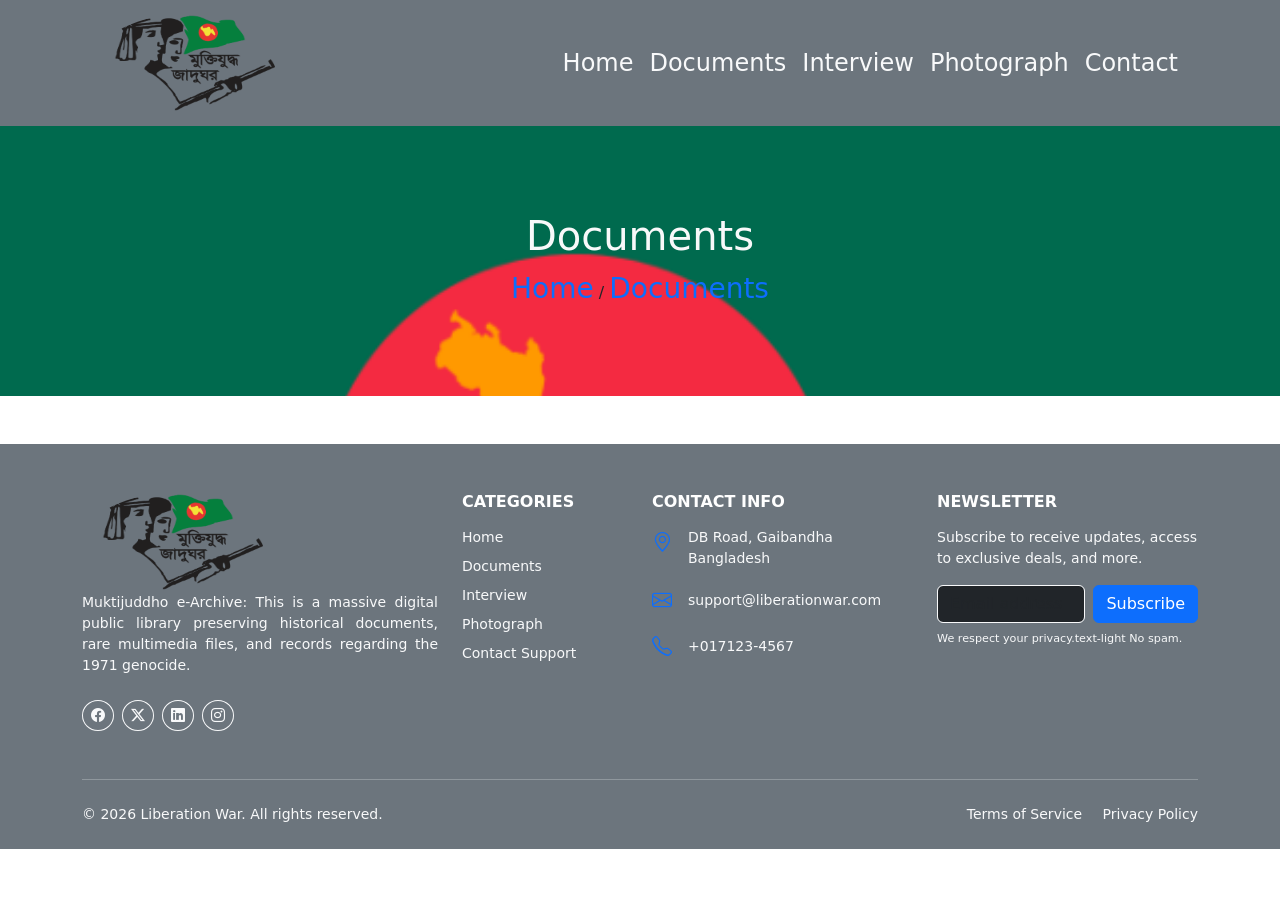
==== document.html @ 1423ce29 "first commit" ====
<!doctype html>
<html lang="en">
    <head>
        <meta charset="utf-8">
        <meta name="viewport" content="width=device-width, initial-scale=1">
        <title>Liberation War</title>
        <link
            href="https://cdn.jsdelivr.net/npm/bootstrap@5.3.8/dist/css/bootstrap.min.css"
            rel="stylesheet"
            integrity="sha384-sRIl4kxILFvY47J16cr9ZwB07vP4J8+LH7qKQnuqkuIAvNWLzeN8tE5YBujZqJLB"
            crossorigin="anonymous">

        <!-- custom css link here -->
        <link rel="stylesheet" href="assets/css/style.css">
        <!-- bs icon here -->
        <link rel="stylesheet"
            href="https://cdn.jsdelivr.net/npm/bootstrap-icons@1.13.1/font/bootstrap-icons.min.css">
    </head>
    <body>
        <header id="header-section" class="bg-secondary">
            <div class="container">
                <nav class="navbar navbar-expand-lg">
                    <div class="container">
                        <a class="navbar-brand" href="#"><img
                                src="assets/img/large-logo.png" alt></a>
                        <button class="navbar-toggler" type="button"
                            data-bs-toggle="collapse"
                            data-bs-target="#navbarNav"
                            aria-controls="navbarNav" aria-expanded="false"
                            aria-label="Toggle navigation">
                            <span class="navbar-toggler-icon"></span>
                        </button>
                        <div class="collapse navbar-collapse" id="navbarNav">
                            <ul class="navbar-nav ms-auto">
                                <li class="nav-item">
                                    <a class="nav-link active text-light fs-4"
                                        aria-current="page" href="index.html">Home</a>
                                </li>
                                <li class="nav-item">
                                    <a class="nav-link text-light fs-4"
                                        href="document.html">Documents</a>
                                </li>
                                <li class="nav-item">
                                    <a class="nav-link text-light fs-4"
                                        href="interview.html">Interview</a>
                                </li>
                                <li class="nav-item">
                                    <a class="nav-link text-light fs-4"
                                        href="photograph.html">Photograph</a>
                                </li>
                                <li class="nav-item">
                                    <a class="nav-link text-light fs-4"
                                        href="contact.html">Contact</a>
                                </li>

                            </ul>
                        </div>
                    </div>
                </nav>
            </div>
        </header>

        <main>
            <section id="breadcumb">
                <div class="text-center align-items-center">
                    <h2 class="text-light fs-1">Documents</h2>
                    <a href="active" class="text-decoration-none fs-3">Home</a> <span>/</span> <a href="" class="text-decoration-none fs-3" >Documents</a>
                </div>
            </section>



        </main>

        <!-- Big Custom Footer -->
        <footer class="bg-secondary text-light pt-5 pb-4 mt-5">
            <div class="container">
                <div class="row gy-5">

                    <!-- Column 1: Brand & About -->
                    <div class="col-lg-4 col-md-6">
                        <img src="assets/img/large-logo.png" alt="" >
                        <p class="text-light small mb-4 " style="text-align: justify;">Muktijuddho e-Archive: This is a massive digital public library preserving historical documents, rare multimedia files, and records regarding the 1971 genocide.</p>
                        <div class="d-flex gap-2">
                            <a href="#"
                                class="btn btn-sm btn-outline-light rounded-circle"><i
                                    class="bi bi-facebook"></i></a>
                            <a href="#"
                                class="btn btn-sm btn-outline-light rounded-circle"><i
                                    class="bi bi-twitter-x"></i></a>
                            <a href="#"
                                class="btn btn-sm btn-outline-light rounded-circle"><i
                                    class="bi bi-linkedin"></i></a>
                            <a href="#"
                                class="btn btn-sm btn-outline-light rounded-circle"><i
                                    class="bi bi-instagram"></i></a>
                        </div>
                    </div>

                    <!-- Column 2: Quick Links -->
                    <div class="col-lg-2 col-md-6">
                        <h6
                            class="text-white mb-3 text-uppercase fw-bold tracking-wide">Categories</h6>
                        <ul
                            class="list-unstyled small text-light d-flex flex-column gap-2">
                            <li><a href="#"
                                    class="text-light text-decoration-none hover-white transition-all">Home</a></li>
                            <li><a href="#"
                                    class="text-light text-decoration-none hover-white transition-all">Documents</a></li>
                            <li><a href="#"
                                    class="text-light text-decoration-none hover-white transition-all">Interview</a></li>
                            <li><a href="#"
                                    class="text-light text-decoration-none hover-white transition-all">Photograph</a></li>
                            <li><a href="#"
                                    class="text-light text-decoration-none hover-white transition-all">Contact
                                    Support</a></li>
                        </ul>
                    </div>

                    <!-- Column 3: Contact Info -->
                    <div class="col-lg-3 col-md-6">
                        <h6
                            class="text-white mb-3 text-uppercase fw-bold tracking-wide">Contact
                            Info</h6>
                        <ul
                            class="list-unstyled small text-light d-flex flex-column gap-3">
                            <li class="d-flex gap-3 align-items-start">
                                <i class="bi bi-geo-alt fs-5 text-primary"></i>
                                <span>DB Road, Gaibandha<br>Bangladesh
                                    </span>
                            </li>
                            <li class="d-flex gap-3 align-items-center">
                                <i class="bi bi-envelope fs-5 text-primary"></i>
                                <span>support@liberationwar.com</span>
                            </li>
                            <li class="d-flex gap-3 align-items-center">
                                <i
                                    class="bi bi-telephone fs-5 text-primary"></i>
                                <span>+017123-4567</span>
                            </li>
                        </ul>
                    </div>

                    <!-- Column 4: Newsletter -->
                    <div class="col-lg-3 col-md-6">
                        <h6
                            class="text-white mb-3 text-uppercase fw-bold tracking-wide">Newsletter</h6>
                        <p class="text-light small mb-3">Subscribe to
                            receive updates, access to exclusive deals, and
                            more.</p>
                        <form class="d-flex gap-2">
                            <input type="email"
                                class="form-control bg-dark text-light border-light"
                                placeholder="Email address" required>
                            <button class="btn btn-primary"
                                type="submit">Subscribe</button>
                        </form>
                        <div class="form-text text-light mt-2"
                            style="font-size: 0.7rem;">We respect your privacy.text-light
                            No spam.</div>
                    </div>

                </div>

                <!-- Simple Footer Copyright -->
                <hr class="border-light mt-5 mb-4">
                <div class="row align-items-center">
                    <div
                        class="col-md-6 text-center text-md-start small text-light mb-3 mb-md-0">
                        &copy; 2026 Liberation War. All rights reserved.
                    </div>
                    <div class="col-md-6 text-center text-md-end small">
                        <a href="#"
                            class="text-light text-decoration-none me-3 hover-white">Terms
                            of Service</a>
                        <a href="#"
                            class="text-light text-decoration-none hover-white">Privacy
                            Policy</a>
                    </div>
                </div>
            </div>
        </footer>

        <script
            src="https://cdn.jsdelivr.net/npm/bootstrap@5.3.8/dist/js/bootstrap.bundle.min.js"
            integrity="sha384-FKyoEForCGlyvwx9Hj09JcYn3nv7wiPVlz7YYwJrWVcXK/BmnVDxM+D2scQbITxI"
            crossorigin="anonymous"></script>
    </body>
</html>
---- assets/css/style.css ----
*{
    margin: 0;
    padding: 0;
    box-sizing: border-box;
}
#header-section img{
    width: 200px;
    height: 100px;
    border-radius: 50%;
}
footer .container .row img{
     width: 200px;
    height: 100px;
    border-radius: 50%;
}
#banner{
    background: rgba(26, 25, 25, 0.5) url("../img/Banner.jpg");
    height: 80vh;
    background-repeat: no-repeat;
    background-size: cover;
    background-blend-mode: multiply;
}
#banner{
    display: flex;
    align-items: center;
    color: white;
}
#Heighlight .card:hover{
    background-color:aquamarine;
    transition: 0.3s;
}

#photograph img{
    height: 200px;
}

#documents img{
    height: 300px;
}
#documents .card:hover{
    background-color: aquamarine;
    transition: 0.3s;
}

#breadcumb{
    background-image: url(../img/breadcumb.png);
    height: 30vh;
    background-repeat: no-repeat;
    background-size: cover;
    display: flex;
    align-items: center;
    justify-content: center;
}
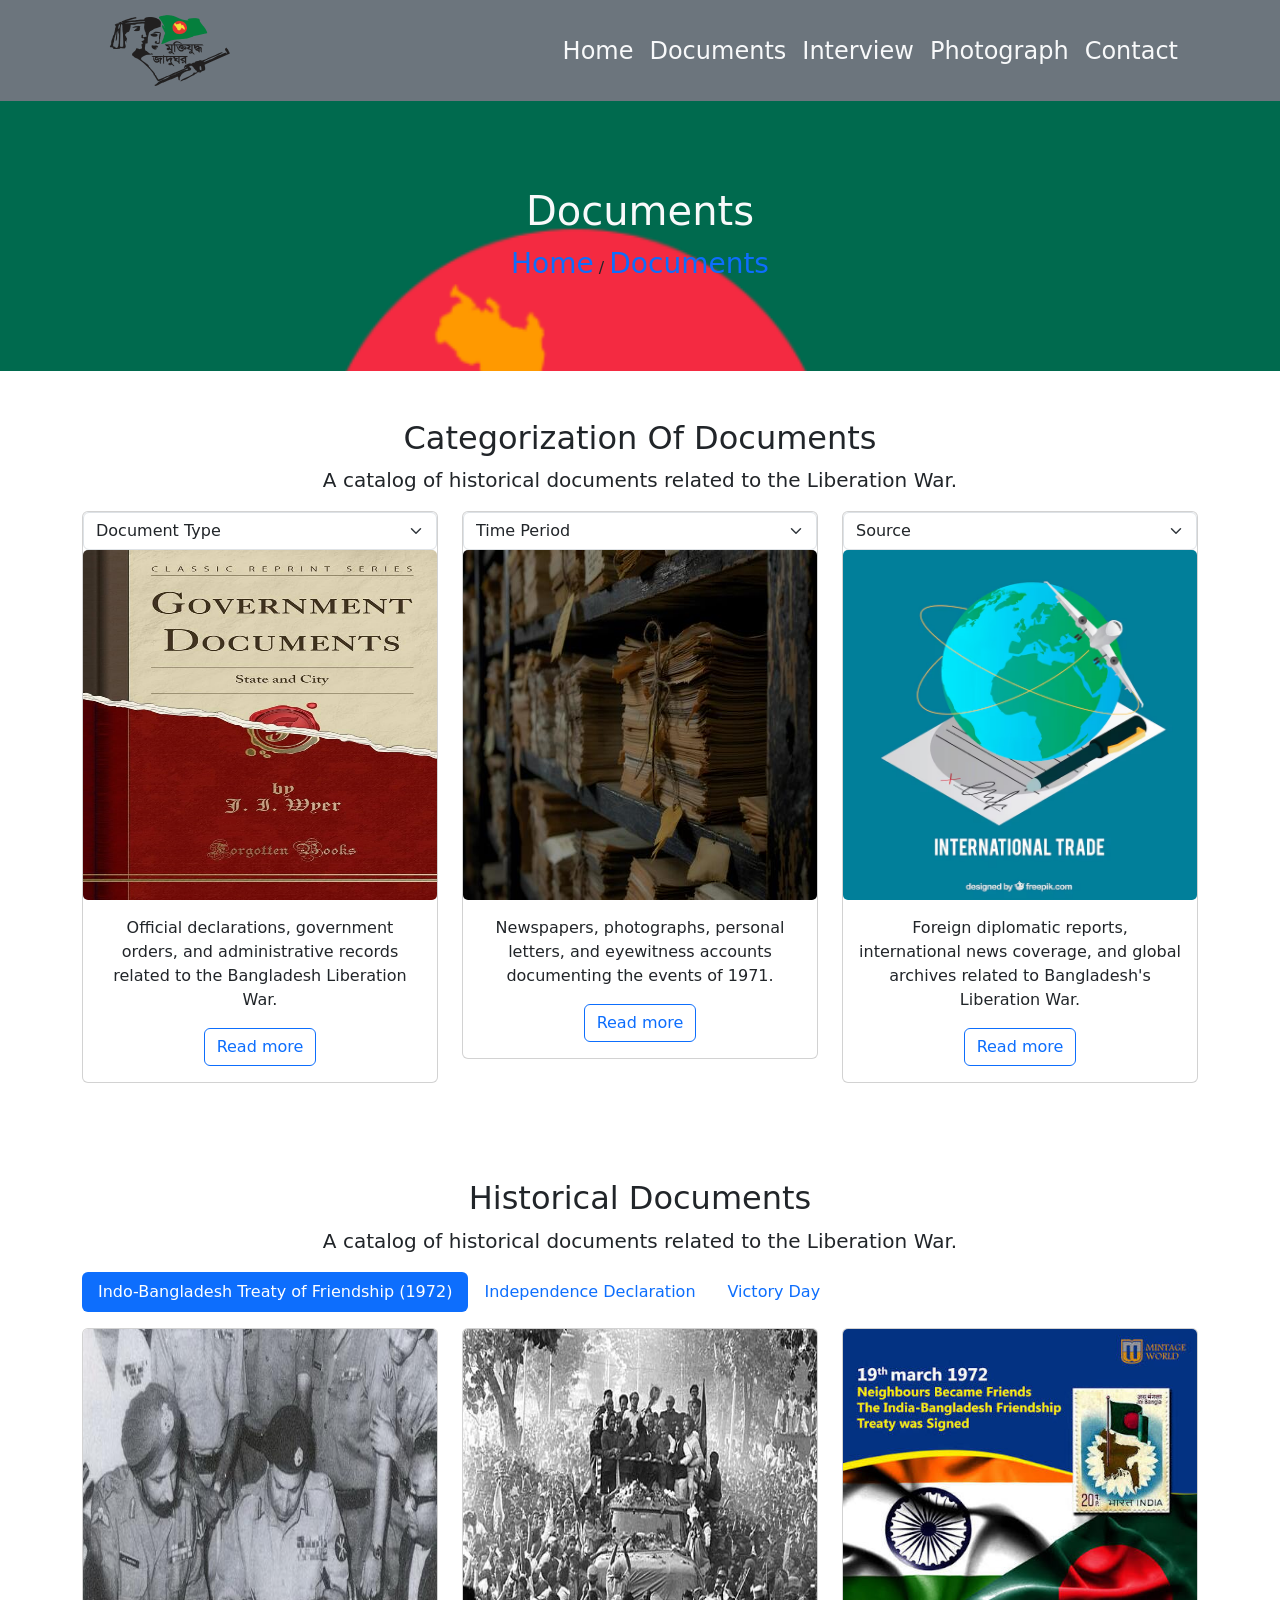
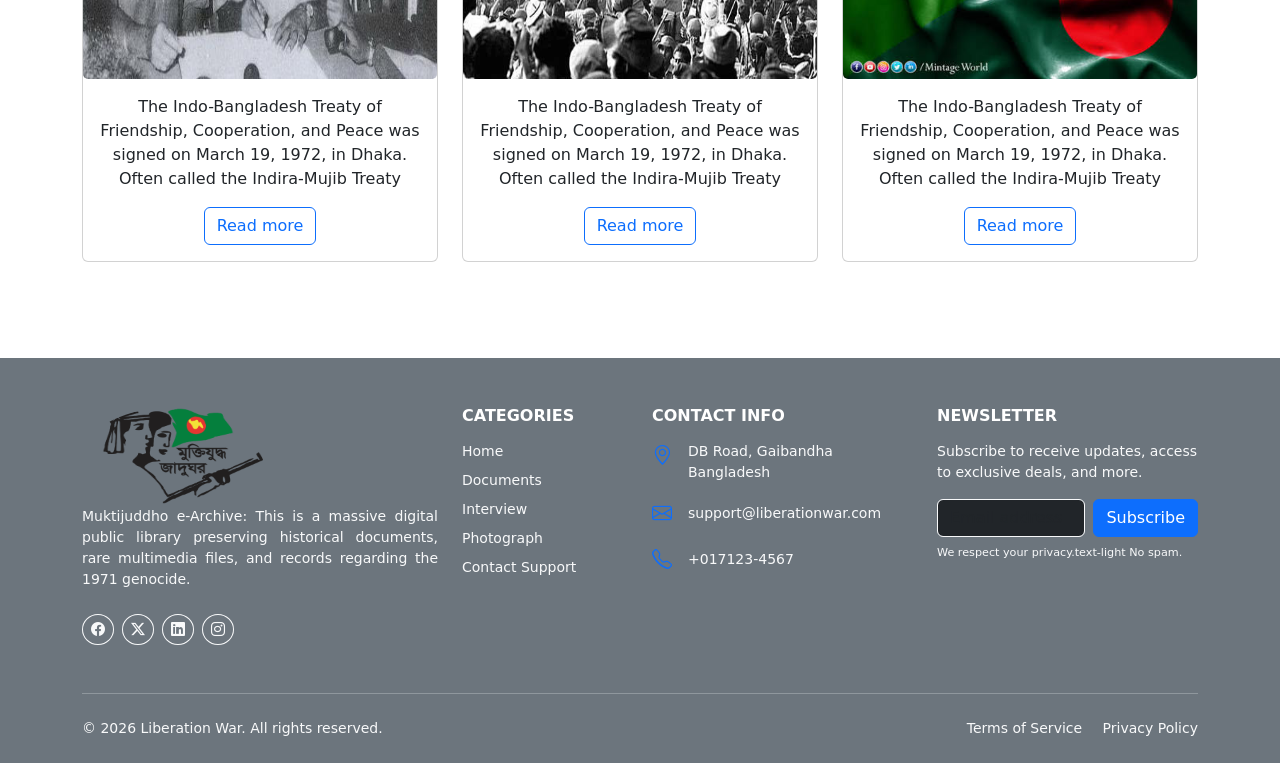
==== commit e1cba718: "update" ====
--- a/document.html
+++ b/document.html
@@ -34,7 +34,8 @@
                             <ul class="navbar-nav ms-auto">
                                 <li class="nav-item">
                                     <a class="nav-link active text-light fs-4"
-                                        aria-current="page" href="index.html">Home</a>
+                                        aria-current="page"
+                                        href="index.html">Home</a>
                                 </li>
                                 <li class="nav-item">
                                     <a class="nav-link text-light fs-4"
@@ -64,11 +65,359 @@
             <section id="breadcumb">
                 <div class="text-center align-items-center">
                     <h2 class="text-light fs-1">Documents</h2>
-                    <a href="active" class="text-decoration-none fs-3">Home</a> <span>/</span> <a href="" class="text-decoration-none fs-3" >Documents</a>
+                    <a href="index.html"
+                        class="text-decoration-none fs-3 active">Home</a>
+                    <span>/</span> <a href="document.html"
+                        class="text-decoration-none fs-3">Documents</a>
                 </div>
             </section>
 
-
+            <section id="categorigation" class="py-5">
+                <div class="container">
+                    <div class="title-text text-center">
+                        <h2>Categorization Of Documents</h2>
+                        <p class="fs-5">A catalog of historical documents
+                            related to the Liberation War.</p>
+                    </div>
+
+                    <div class="row text-center">
+                        <div class="col-md-4 col-sm-12">
+                            <div class="card">
+                                <select class="form-select"
+                                    aria-label="Default select example">
+                                    <option selected>Document Type</option>
+                                    <option value="1">Government Documents</option>
+                                    <option value="2">Historical Records</option>
+                                    <option value="3">International Documents</option>
+                                </select>
+                                <div class="card-img">
+                                    <img
+                                        src="assets/img/Government Documents.jpg"
+                                        alt class="w-100">
+                                </div>
+                                <div class="card-body">
+                                    <p>Official declarations, government orders, and administrative records related to the Bangladesh Liberation War.</p>
+
+                                    <a href
+                                        class="btn btn-outline-primary">Read
+                                        more</a>
+                                </div>
+                            </div>
+                        </div>
+
+                         <div class="col-md-4 col-sm-12">
+                            <div class="card">
+                                <select class="form-select"
+                                    aria-label="Default select example">
+                                    <option selected>Time Period</option>
+                                    <option value="1">Before 1971</option>
+                                    <option value="2">During 1971</option>
+                                    <option value="3">After 1971</option>
+                                </select>
+                                <div class="card-img">
+                                    <img
+                                        src="assets/img/Historical Records.jpg"
+                                        alt class="w-100">
+                                </div>
+                                <div class="card-body">
+                                    <p>Newspapers, photographs, personal letters, and eyewitness accounts documenting the events of 1971.</p>
+
+                                    <a href
+                                        class="btn btn-outline-primary">Read
+                                        more</a>
+                                </div>
+                            </div>
+                        </div>
+
+
+
+
+                         <div class="col-md-4 col-sm-12">
+                            <div class="card">
+                                <select class="form-select"
+                                    aria-label="Default select example">
+                                    <option selected>Source</option>
+                                    <option value="1">National Archives</option>
+                                    <option value="2">Liberation War Museum</option>
+                                    <option value="3">International Archives</option>
+                                </select>
+                                <div class="card-img">
+                                    <img
+                                        src="assets/img/International Documents.avif"
+                                        alt class="w-100">
+                                </div>
+                                <div class="card-body">
+                                    <p>Foreign diplomatic reports, international news coverage, and global archives related to Bangladesh's Liberation War.</p>
+
+                                    <a href
+                                        class="btn btn-outline-primary">Read
+                                        more</a>
+                                </div>
+                            </div>
+                        </div>
+
+                    </div>
+                </div>
+            </section>
+
+            <section id="historical" class="py-5">
+                <div class="container">
+                    <div class="title-text text-center">
+                        <h2>Historical Documents</h2>
+                        <p class="fs-5">A catalog of historical documents
+                            related to the Liberation War.</p>
+                    </div>
+
+                    <div>
+                        <ul class="nav nav-pills mb-3" id="pills-tab"
+                            role="tablist">
+                            <li class="nav-item" role="presentation">
+                                <button class="nav-link active"
+                                    id="pills-home-tab" data-bs-toggle="pill"
+                                    data-bs-target="#pills-home" type="button"
+                                    role="tab" aria-controls="pills-home"
+                                    aria-selected="true">Indo-Bangladesh Treaty
+                                    of Friendship (1972)</button>
+                            </li>
+                            <li class="nav-item" role="presentation">
+                                <button class="nav-link" id="pills-profile-tab"
+                                    data-bs-toggle="pill"
+                                    data-bs-target="#pills-profile"
+                                    type="button" role="tab"
+                                    aria-controls="pills-profile"
+                                    aria-selected="false">Independence
+                                    Declaration</button>
+                            </li>
+                            <li class="nav-item" role="presentation">
+                                <button class="nav-link" id="pills-contact-tab"
+                                    data-bs-toggle="pill"
+                                    data-bs-target="#pills-contact"
+                                    type="button" role="tab"
+                                    aria-controls="pills-contact"
+                                    aria-selected="false">Victory Day</button>
+                            </li>
+
+                        </ul>
+                        <div class="tab-content" id="pills-tabContent">
+                            <div class="tab-pane fade show active"
+                                id="pills-home" role="tabpanel"
+                                aria-labelledby="pills-home-tab"
+                                tabindex="0">
+
+                                <div class="row text-center">
+                                    <div class="col-md-4 col-sm-12">
+                                        <div class="card">
+                                            <div class="card-img">
+                                                <img
+                                                    src="assets/img/indo bangla-1.jpg"
+                                                    alt class="w-100">
+                                            </div>
+                                            <div class="card-body">
+                                                <p>The Indo-Bangladesh Treaty of
+                                                    Friendship, Cooperation, and
+                                                    Peace was signed on March
+                                                    19, 1972, in Dhaka. Often
+                                                    called the Indira-Mujib
+                                                    Treaty</p>
+
+                                                <a href
+                                                    class="btn btn-outline-primary">Read
+                                                    more</a>
+                                            </div>
+                                        </div>
+                                    </div>
+
+                                    <div class="col-md-4 col-sm-12">
+                                        <div class="card">
+                                            <div class="card-img">
+                                                <img
+                                                    src="assets/img/indo bangla-2.webp"
+                                                    alt class="w-100">
+                                            </div>
+                                            <div class="card-body">
+                                                <p>The Indo-Bangladesh Treaty of
+                                                    Friendship, Cooperation, and
+                                                    Peace was signed on March
+                                                    19, 1972, in Dhaka. Often
+                                                    called the Indira-Mujib
+                                                    Treaty</p>
+
+                                                <a href
+                                                    class="btn btn-outline-primary">Read
+                                                    more</a>
+                                            </div>
+                                        </div>
+                                    </div>
+
+                                    <div class="col-md-4 col-sm-12">
+                                        <div class="card">
+                                            <div class="card-img">
+                                                <img
+                                                    src="assets/img/indo bangla-3.jpg"
+                                                    alt class="w-100">
+                                            </div>
+                                            <div class="card-body">
+                                                <p>The Indo-Bangladesh Treaty of
+                                                    Friendship, Cooperation, and
+                                                    Peace was signed on March
+                                                    19, 1972, in Dhaka. Often
+                                                    called the Indira-Mujib
+                                                    Treaty</p>
+
+                                                <a href
+                                                    class="btn btn-outline-primary">Read
+                                                    more</a>
+                                            </div>
+                                        </div>
+                                    </div>
+
+                                </div>
+
+                            </div>
+                            <div class="tab-pane fade" id="pills-profile"
+                                role="tabpanel"
+                                aria-labelledby="pills-profile-tab"
+                                tabindex="0">
+
+                                <div class="row text-center">
+                                    <div class="col-md-4 col-sm-12">
+                                        <div class="card">
+                                            <div class="card-img">
+                                                <img
+                                                    src="assets/img/Independence Declaration 1.jpg"
+                                                    alt class="w-100">
+                                            </div>
+                                            <div class="card-body">
+                                                <p>On 26 March 1971, Bangladesh
+                                                    declared its independence,
+                                                    marking the beginning of the
+                                                    Liberation War.</p>
+
+                                                <a href
+                                                    class="btn btn-outline-primary">Read
+                                                    more</a>
+                                            </div>
+                                        </div>
+                                    </div>
+
+                                    <div class="col-md-4 col-sm-12">
+                                        <div class="card">
+                                            <div class="card-img">
+                                                <img
+                                                    src="assets/img/Independence Declaration 2.jpg"
+                                                    alt class="w-100">
+                                            </div>
+                                            <div class="card-body">
+                                                <p>On 26 March 1971, Bangladesh
+                                                    declared its independence,
+                                                    marking the beginning of the
+                                                    Liberation War.</p>
+
+                                                <a href
+                                                    class="btn btn-outline-primary">Read
+                                                    more</a>
+                                            </div>
+                                        </div>
+                                    </div>
+
+                                    <div class="col-md-4 col-sm-12">
+                                        <div class="card">
+                                            <div class="card-img">
+                                                <img
+                                                    src="assets/img/Independence Declaration 3.jpg"
+                                                    alt class="w-100">
+                                            </div>
+                                            <div class="card-body">
+                                                <p>On 26 March 1971, Bangladesh
+                                                    declared its independence,
+                                                    marking the beginning of the
+                                                    Liberation War.</p>
+
+                                                <a href
+                                                    class="btn btn-outline-primary">Read
+                                                    more</a>
+                                            </div>
+                                        </div>
+                                    </div>
+
+                                </div>
+
+                            </div>
+                            <div class="tab-pane fade" id="pills-contact"
+                                role="tabpanel"
+                                aria-labelledby="pills-contact-tab"
+                                tabindex="0">
+
+                                <div class="row text-center">
+                                    <div class="col-md-4 col-sm-12">
+                                        <div class="card">
+                                            <div class="card-img">
+                                                <img
+                                                    src="assets/img/Victory Day 1.jpg"
+                                                    alt class="w-100">
+                                            </div>
+                                            <div class="card-body">
+                                                <p>On 16 December 1971,
+                                                    Bangladesh achieved victory,
+                                                    and Pakistan surrendered,
+                                                    ending the war.</p>
+
+                                                <a href
+                                                    class="btn btn-outline-primary">Read
+                                                    more</a>
+                                            </div>
+                                        </div>
+                                    </div>
+
+                                    <div class="col-md-4 col-sm-12">
+                                        <div class="card">
+                                            <div class="card-img">
+                                                <img
+                                                    src="assets/img/Victory Day 2.jpg"
+                                                    alt class="w-100">
+                                            </div>
+                                            <div class="card-body">
+                                                <p>On 16 December 1971,
+                                                    Bangladesh achieved victory,
+                                                    and Pakistan surrendered,
+                                                    ending the war.</p>
+
+                                                <a href
+                                                    class="btn btn-outline-primary">Read
+                                                    more</a>
+                                            </div>
+                                        </div>
+                                    </div>
+
+                                    <div class="col-md-4 col-sm-12">
+                                        <div class="card">
+                                            <div class="card-img">
+                                                <img
+                                                    src="assets/img/Victory Day 3.jpg"
+                                                    alt class="w-100">
+                                            </div>
+                                            <div class="card-body">
+                                                <p>On 16 December 1971,
+                                                    Bangladesh achieved victory,
+                                                    and Pakistan surrendered,
+                                                    ending the war.</p>
+
+                                                <a href
+                                                    class="btn btn-outline-primary">Read
+                                                    more</a>
+                                            </div>
+                                        </div>
+                                    </div>
+
+                                </div>
+
+                            </div>
+
+                        </div>
+
+                    </div>
+                </div>
+            </section>
 
         </main>
 
@@ -79,8 +428,12 @@
 
                     <!-- Column 1: Brand & About -->
                     <div class="col-lg-4 col-md-6">
-                        <img src="assets/img/large-logo.png" alt="" >
-                        <p class="text-light small mb-4 " style="text-align: justify;">Muktijuddho e-Archive: This is a massive digital public library preserving historical documents, rare multimedia files, and records regarding the 1971 genocide.</p>
+                        <img src="assets/img/large-logo.png" alt>
+                        <p class="text-light small mb-4 "
+                            style="text-align: justify;">Muktijuddho e-Archive:
+                            This is a massive digital public library preserving
+                            historical documents, rare multimedia files, and
+                            records regarding the 1971 genocide.</p>
                         <div class="d-flex gap-2">
                             <a href="#"
                                 class="btn btn-sm btn-outline-light rounded-circle"><i
@@ -127,7 +480,7 @@
                             <li class="d-flex gap-3 align-items-start">
                                 <i class="bi bi-geo-alt fs-5 text-primary"></i>
                                 <span>DB Road, Gaibandha<br>Bangladesh
-                                    </span>
+                                </span>
                             </li>
                             <li class="d-flex gap-3 align-items-center">
                                 <i class="bi bi-envelope fs-5 text-primary"></i>
@@ -156,7 +509,8 @@
                                 type="submit">Subscribe</button>
                         </form>
                         <div class="form-text text-light mt-2"
-                            style="font-size: 0.7rem;">We respect your privacy.text-light
+                            style="font-size: 0.7rem;">We respect your
+                            privacy.text-light
                             No spam.</div>
                     </div>
 
--- a/assets/css/style.css
+++ b/assets/css/style.css
@@ -4,8 +4,8 @@
     box-sizing: border-box;
 }
 #header-section img{
-    width: 200px;
-    height: 100px;
+    width: 150px;
+    height: 75px;
     border-radius: 50%;
 }
 footer .container .row img{
@@ -37,7 +37,7 @@
 #documents img{
     height: 300px;
 }
-#documents .card:hover{
+.card:hover{
     background-color: aquamarine;
     transition: 0.3s;
 }
@@ -50,4 +50,19 @@
     display: flex;
     align-items: center;
     justify-content: center;
+}
+#historical img{
+    height: 350px;
+    
+}
+
+ .card-img{
+    overflow: hidden;
+    transition: 0.5s;
+}
+ .card:hover .card-img img{
+    transform: scale(1.10);
+}
+.card-img img{
+    height: 350px;
 }
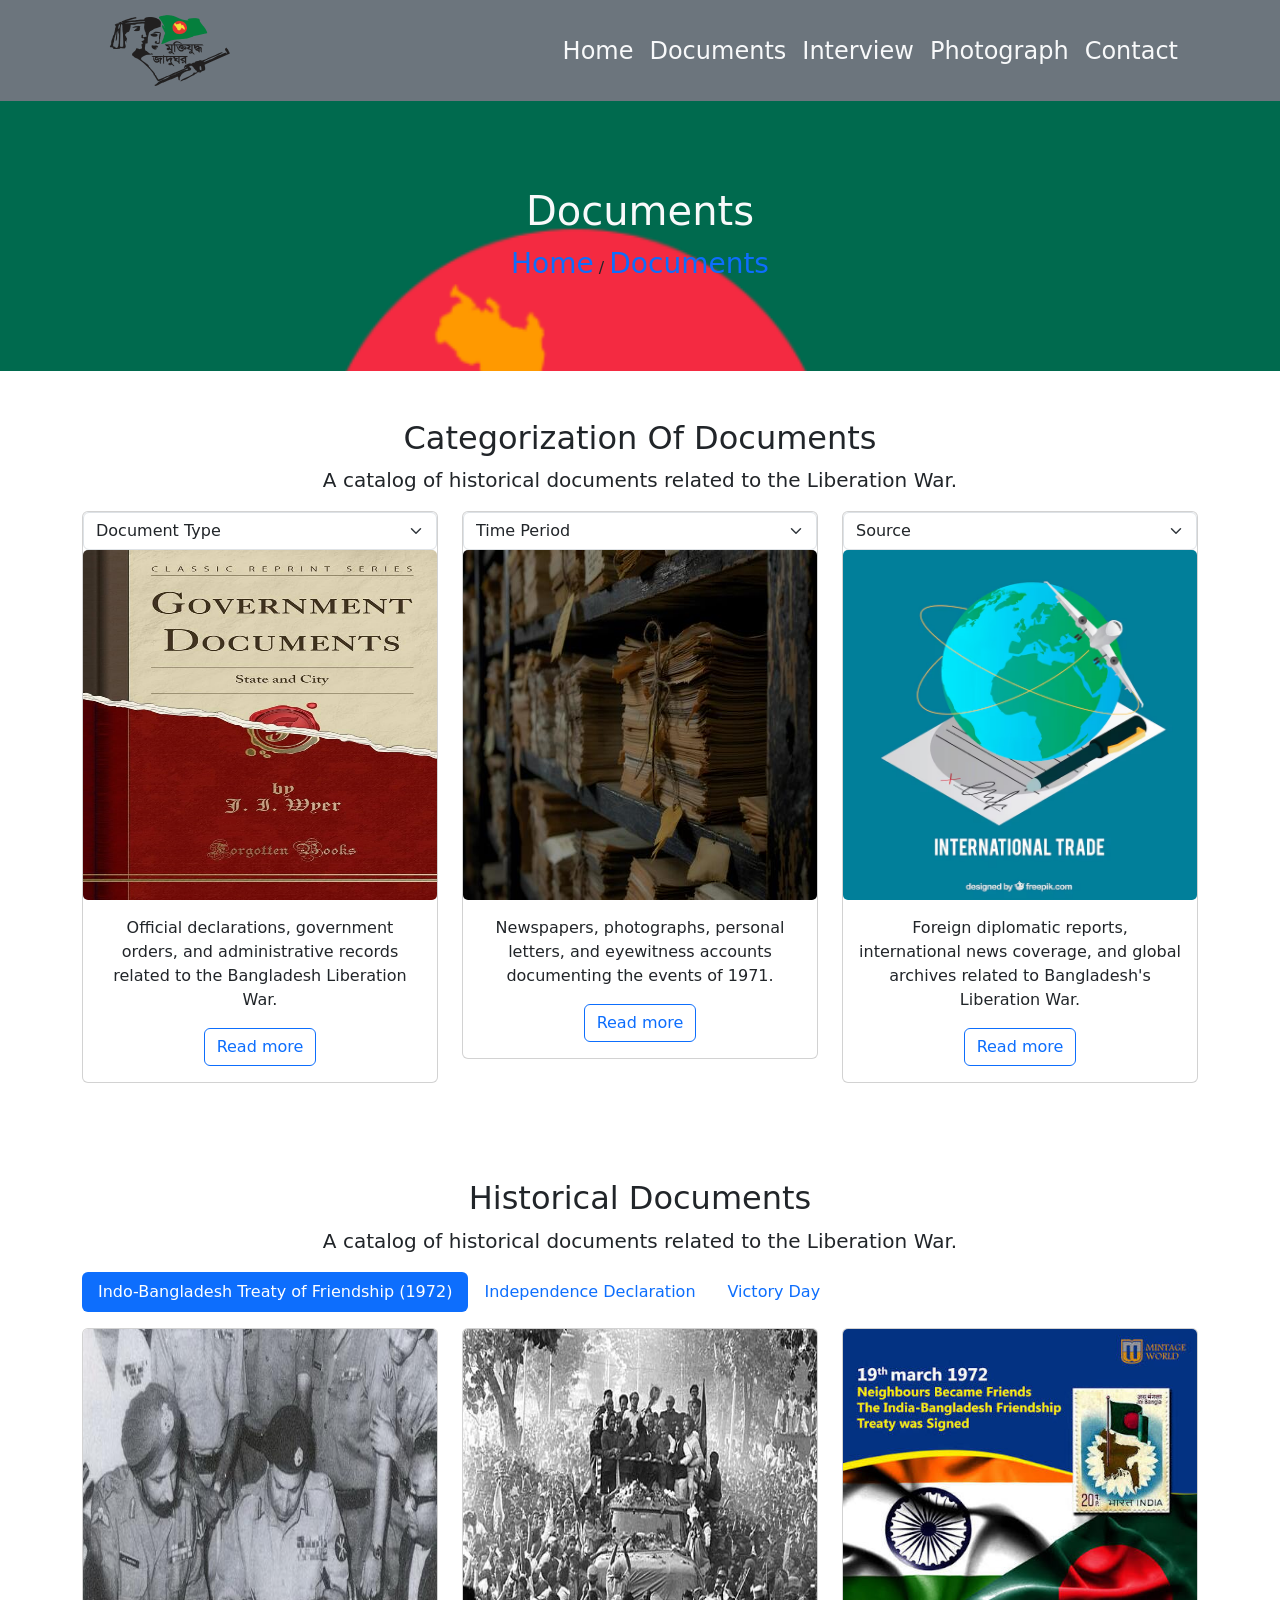
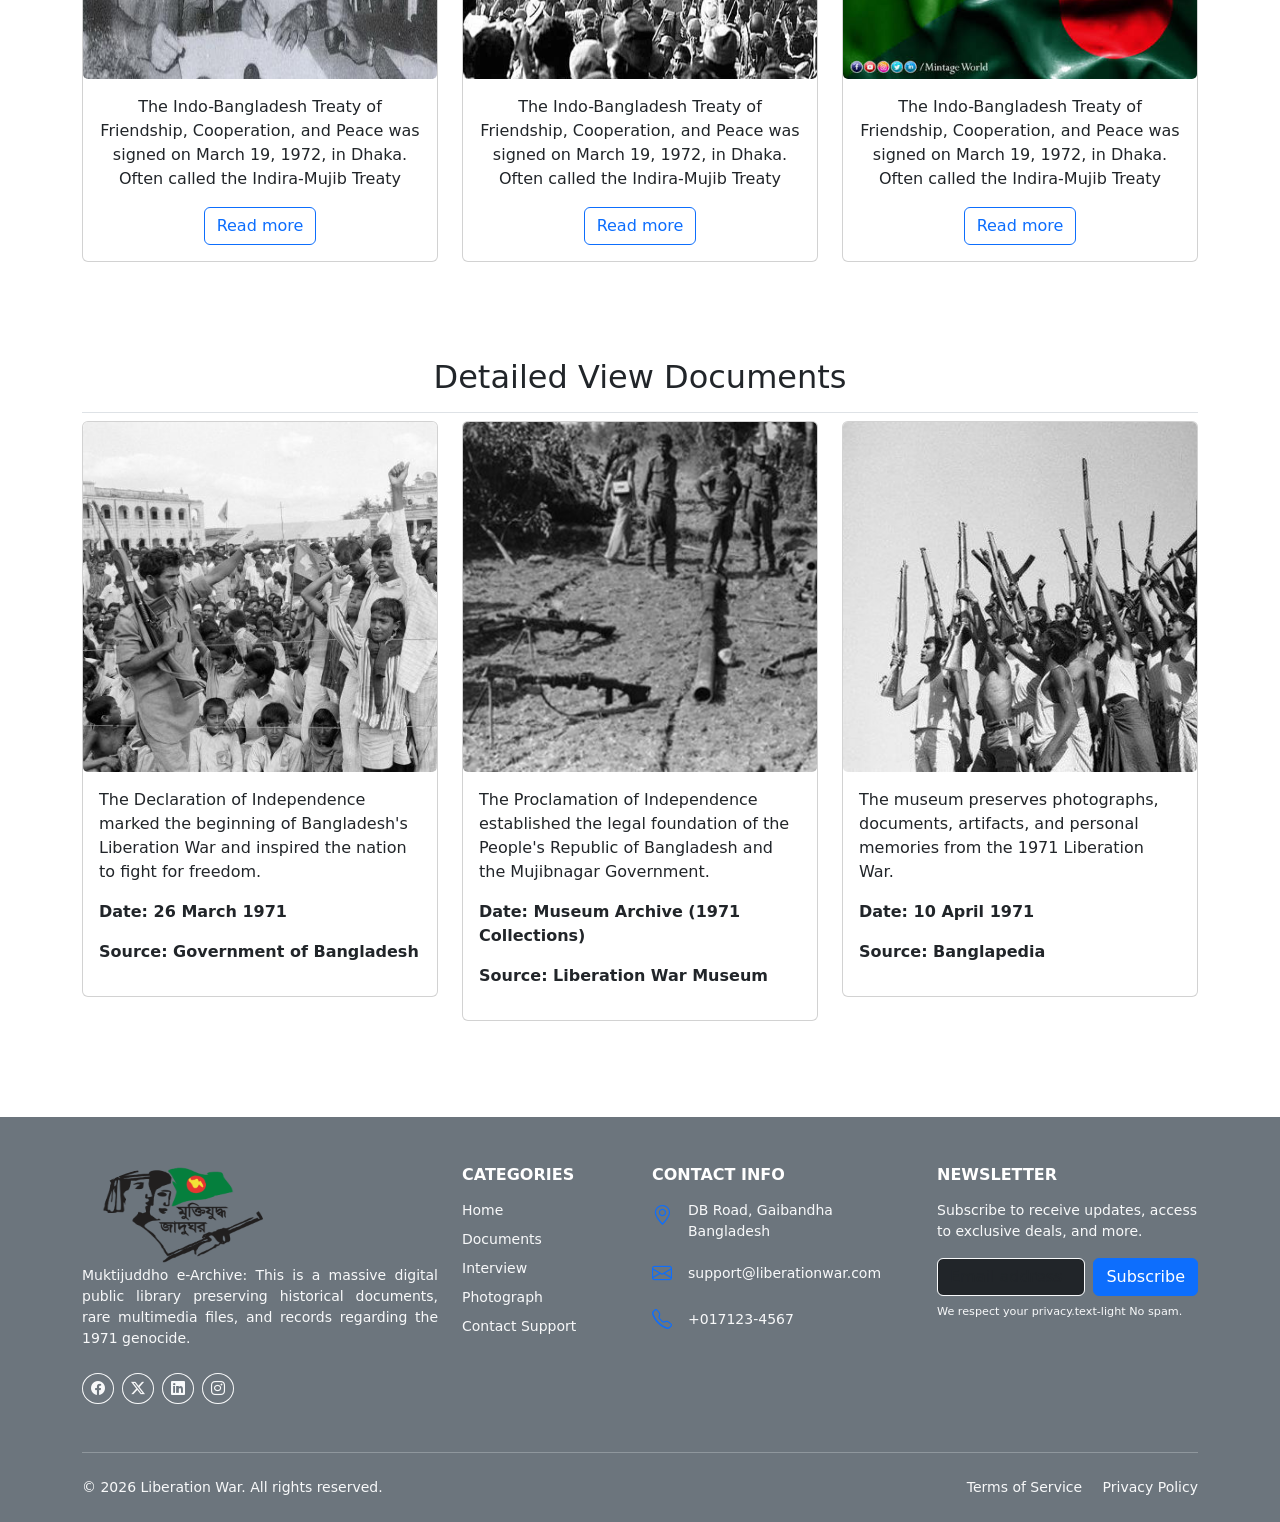
==== commit 3b2dd305: "update" ====
--- a/document.html
+++ b/document.html
@@ -86,9 +86,12 @@
                                 <select class="form-select"
                                     aria-label="Default select example">
                                     <option selected>Document Type</option>
-                                    <option value="1">Government Documents</option>
-                                    <option value="2">Historical Records</option>
-                                    <option value="3">International Documents</option>
+                                    <option value="1">Government
+                                        Documents</option>
+                                    <option value="2">Historical
+                                        Records</option>
+                                    <option value="3">International
+                                        Documents</option>
                                 </select>
                                 <div class="card-img">
                                     <img
@@ -96,7 +99,9 @@
                                         alt class="w-100">
                                 </div>
                                 <div class="card-body">
-                                    <p>Official declarations, government orders, and administrative records related to the Bangladesh Liberation War.</p>
+                                    <p>Official declarations, government orders,
+                                        and administrative records related to
+                                        the Bangladesh Liberation War.</p>
 
                                     <a href
                                         class="btn btn-outline-primary">Read
@@ -105,7 +110,7 @@
                             </div>
                         </div>
 
-                         <div class="col-md-4 col-sm-12">
+                        <div class="col-md-4 col-sm-12">
                             <div class="card">
                                 <select class="form-select"
                                     aria-label="Default select example">
@@ -120,7 +125,9 @@
                                         alt class="w-100">
                                 </div>
                                 <div class="card-body">
-                                    <p>Newspapers, photographs, personal letters, and eyewitness accounts documenting the events of 1971.</p>
+                                    <p>Newspapers, photographs, personal
+                                        letters, and eyewitness accounts
+                                        documenting the events of 1971.</p>
 
                                     <a href
                                         class="btn btn-outline-primary">Read
@@ -129,17 +136,16 @@
                             </div>
                         </div>
 
-
-
-
-                         <div class="col-md-4 col-sm-12">
+                        <div class="col-md-4 col-sm-12">
                             <div class="card">
                                 <select class="form-select"
                                     aria-label="Default select example">
                                     <option selected>Source</option>
                                     <option value="1">National Archives</option>
-                                    <option value="2">Liberation War Museum</option>
-                                    <option value="3">International Archives</option>
+                                    <option value="2">Liberation War
+                                        Museum</option>
+                                    <option value="3">International
+                                        Archives</option>
                                 </select>
                                 <div class="card-img">
                                     <img
@@ -147,7 +153,10 @@
                                         alt class="w-100">
                                 </div>
                                 <div class="card-body">
-                                    <p>Foreign diplomatic reports, international news coverage, and global archives related to Bangladesh's Liberation War.</p>
+                                    <p>Foreign diplomatic reports, international
+                                        news coverage, and global archives
+                                        related to Bangladesh's Liberation
+                                        War.</p>
 
                                     <a href
                                         class="btn btn-outline-primary">Read
@@ -419,6 +428,57 @@
                 </div>
             </section>
 
+            <section id="detaild-view" class="py-5">
+                <div class="container">
+                    <h2 class="text-center pb-3 border-bottom">Detailed View Documents</h2>
+                    <div class="row">
+                        <div class="col-md-4 col-sm-12">
+                            <div class="card">
+                                <div class="card-img">
+                                    <img src="assets/img/photo 1.jpg " alt class="zoom-icon">
+                                </div>
+                                <div class="card-body">
+                                    <p>The Declaration of Independence marked
+                                        the beginning of Bangladesh's Liberation
+                                        War and inspired the nation to fight for
+                                        freedom.</p>
+                                    <p class="fw-bold">Date: 26 March 1971</p>
+                                    <p class="fw-bold">Source: Government of Bangladesh</p>
+                                </div>
+                            </div>
+                        </div>
+
+                        <div class="col-md-4 col-sm-12">
+                            <div class="card">
+                                <div class="card-img">
+                                    <img src="assets/img/photo 6.jpg" alt>
+                                </div>
+                                <div class="card-body">
+                                    <p>The Proclamation of Independence established the legal foundation of the People's Republic of Bangladesh and the Mujibnagar Government.</p>
+                                    <p class="fw-bold">Date: Museum Archive (1971 Collections)</p>
+                                    <p class="fw-bold">Source: Liberation War Museum</p>
+                                </div>
+                            </div>
+                        </div>
+
+
+                        <div class="col-md-4 col-sm-12">
+                            <div class="card">
+                                <div class="card-img">
+                                    <img src="assets/img/photo 3.jpeg" alt>
+                                </div>
+                                <div class="card-body">
+                                    <p>The museum preserves photographs, documents, artifacts, and personal memories from the 1971 Liberation War.</p>
+                                    <p class="fw-bold">Date: 10 April 1971</p>
+                                    <p class="fw-bold">Source: Banglapedia</p>
+                                </div>
+                            </div>
+                        </div>
+                    </div>
+                </div>
+
+            </section>
+
         </main>
 
         <!-- Big Custom Footer -->
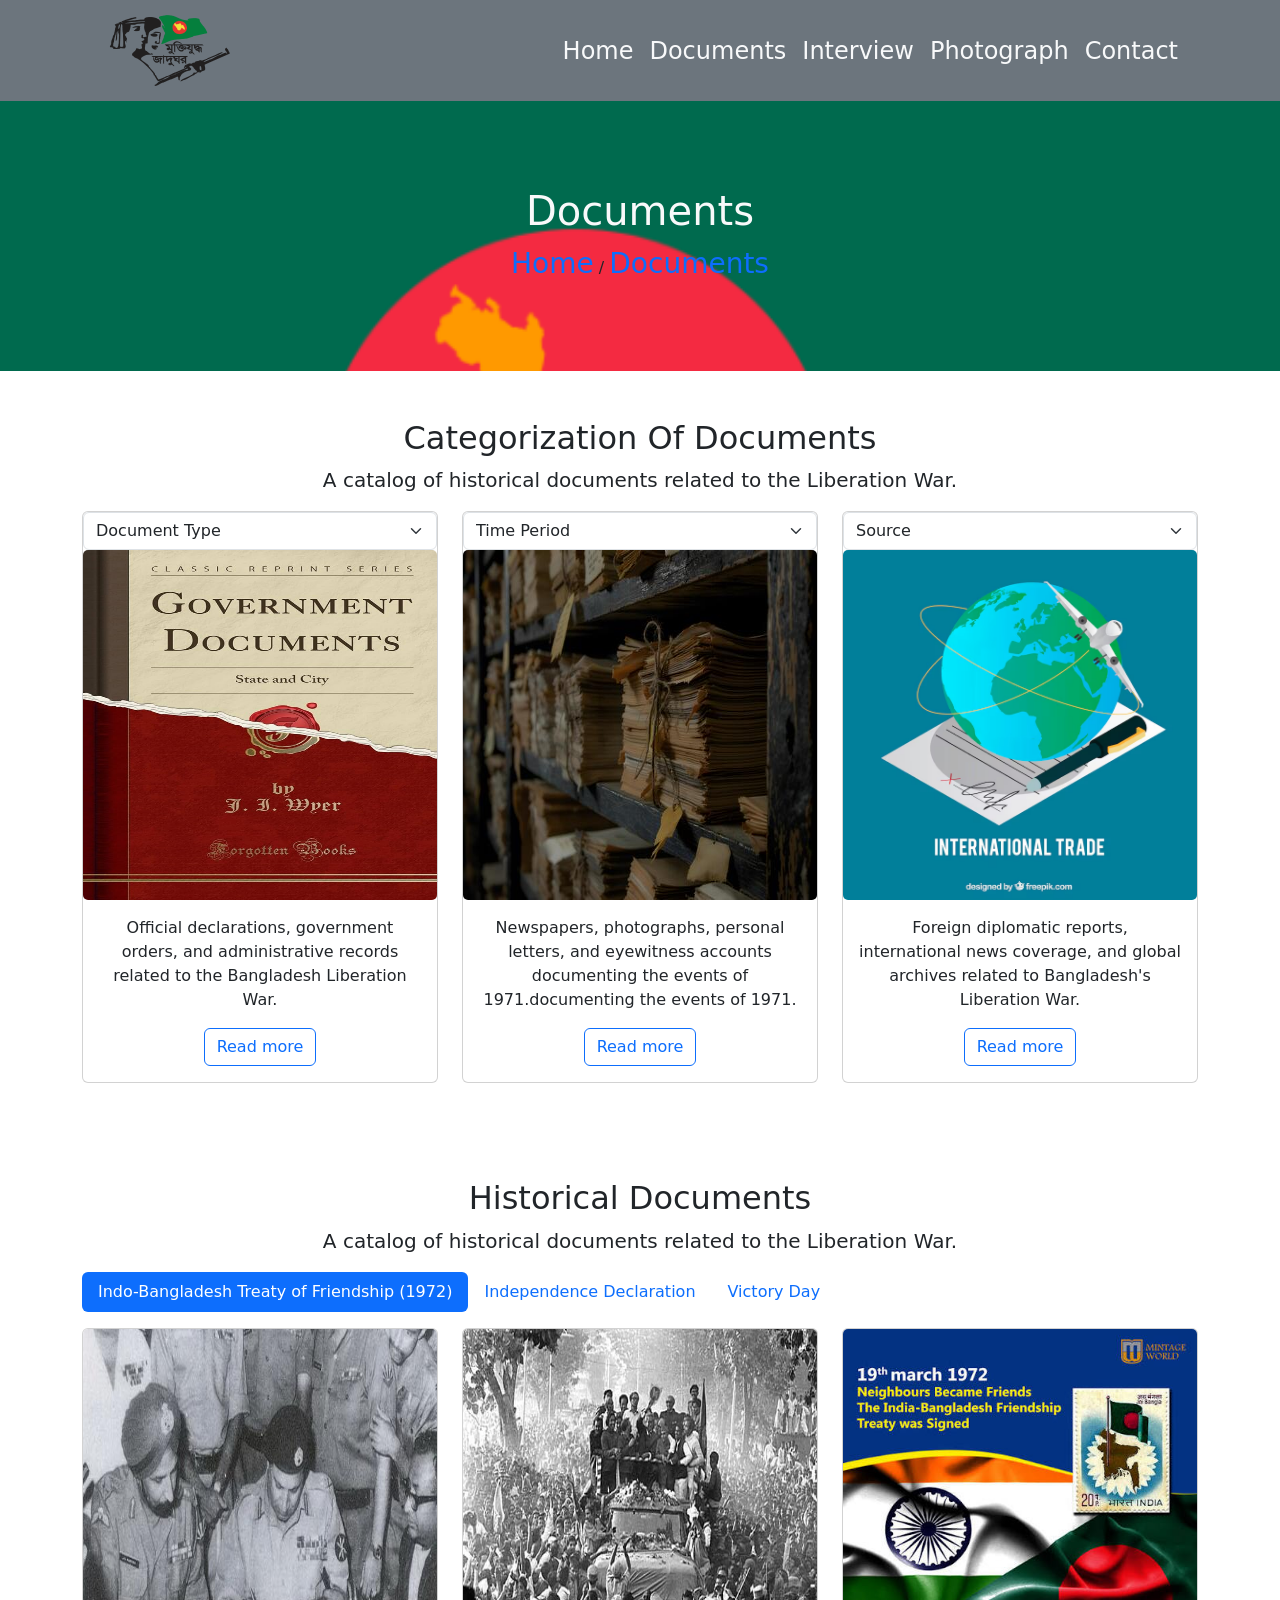
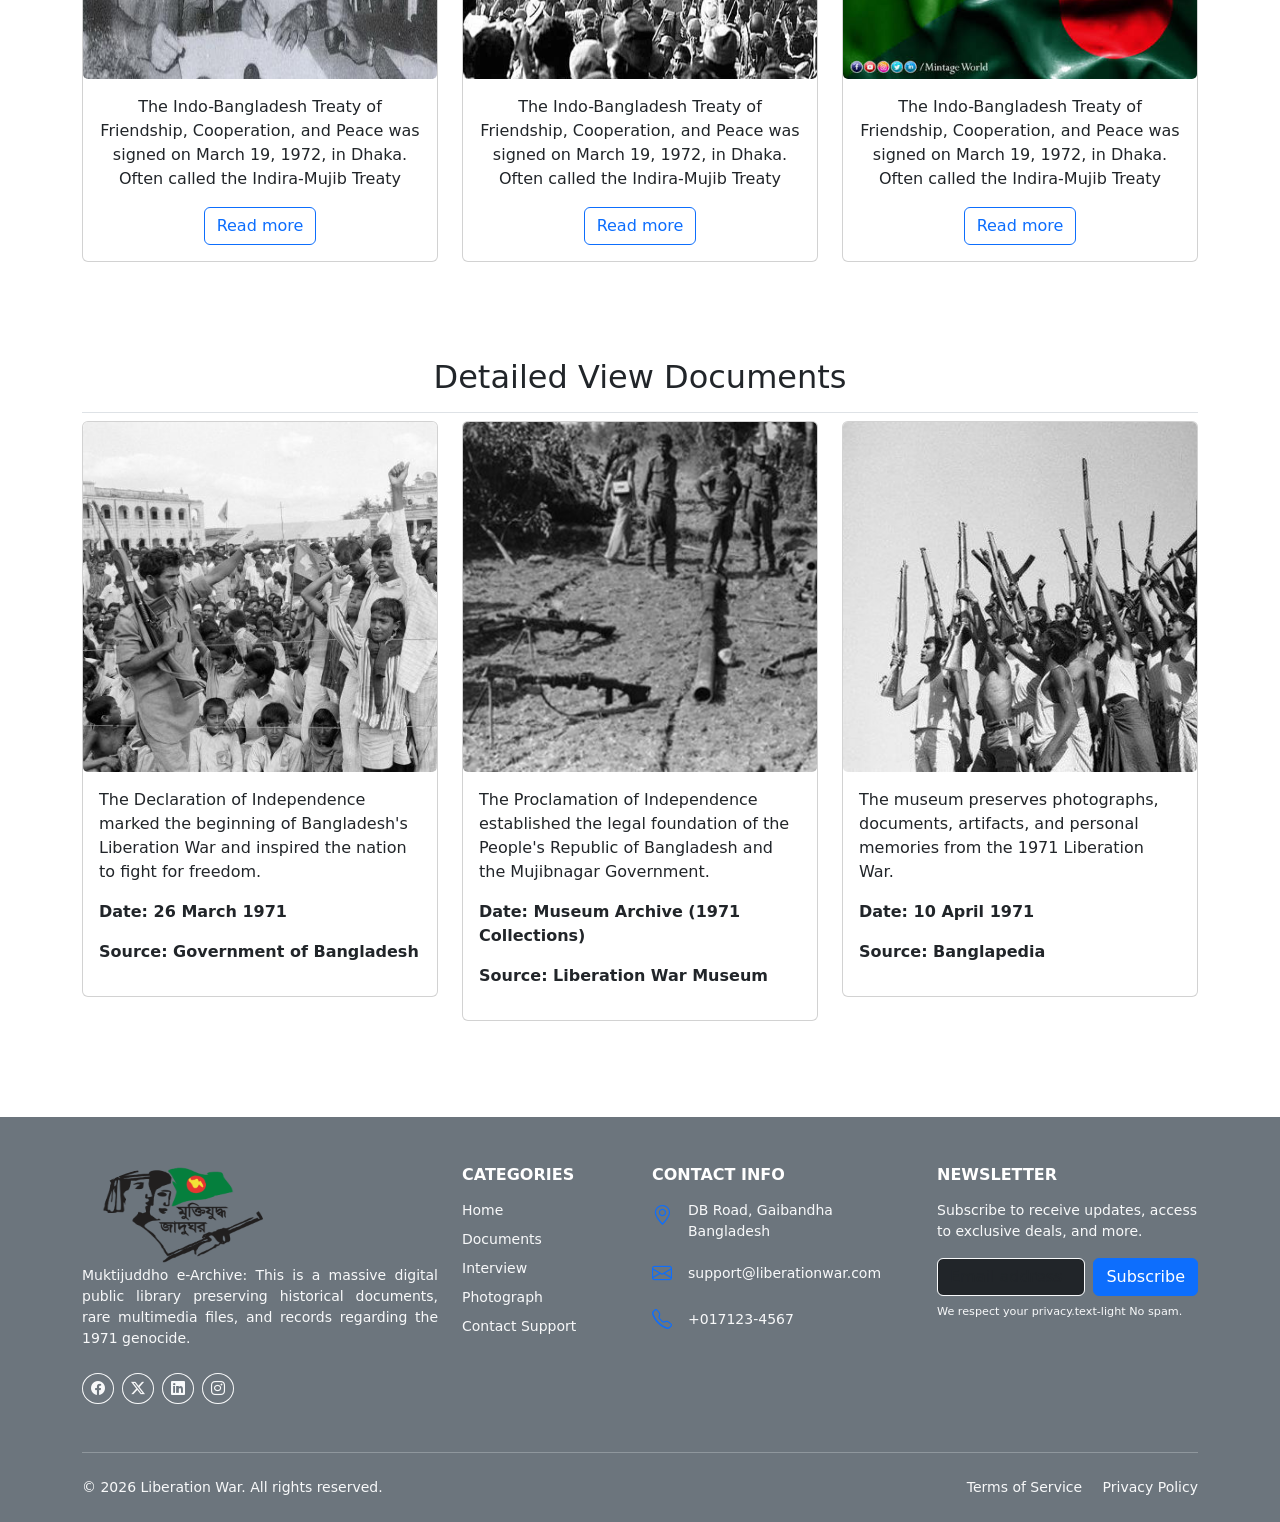
==== commit 96f4acbe: "update" ====
--- a/document.html
+++ b/document.html
@@ -127,7 +127,7 @@
                                 <div class="card-body">
                                     <p>Newspapers, photographs, personal
                                         letters, and eyewitness accounts
-                                        documenting the events of 1971.</p>
+                                        documenting the events of 1971.documenting the events of 1971.</p>
 
                                     <a href
                                         class="btn btn-outline-primary">Read
--- a/assets/css/style.css
+++ b/assets/css/style.css
@@ -27,7 +27,7 @@
 }
 #Heighlight .card:hover{
     background-color:aquamarine;
-    transition: 0.3s;
+    transition: 0.3s ease;
 }
 
 #photograph img{
@@ -39,7 +39,7 @@
 }
 .card:hover{
     background-color: aquamarine;
-    transition: 0.3s;
+    transition: 0.3s ease;
 }
 
 #breadcumb{
@@ -58,11 +58,20 @@
 
  .card-img{
     overflow: hidden;
-    transition: 0.5s;
+    transition: 0.5s ease;
 }
  .card:hover .card-img img{
     transform: scale(1.10);
 }
 .card-img img{
     height: 350px;
+}
+#Gallery img{
+    height: 200px;
+    overflow: hidden;
+    transition: 0.3s ease;
+}
+
+#Gallery img:hover{
+    transform: scale(1.1);
 }
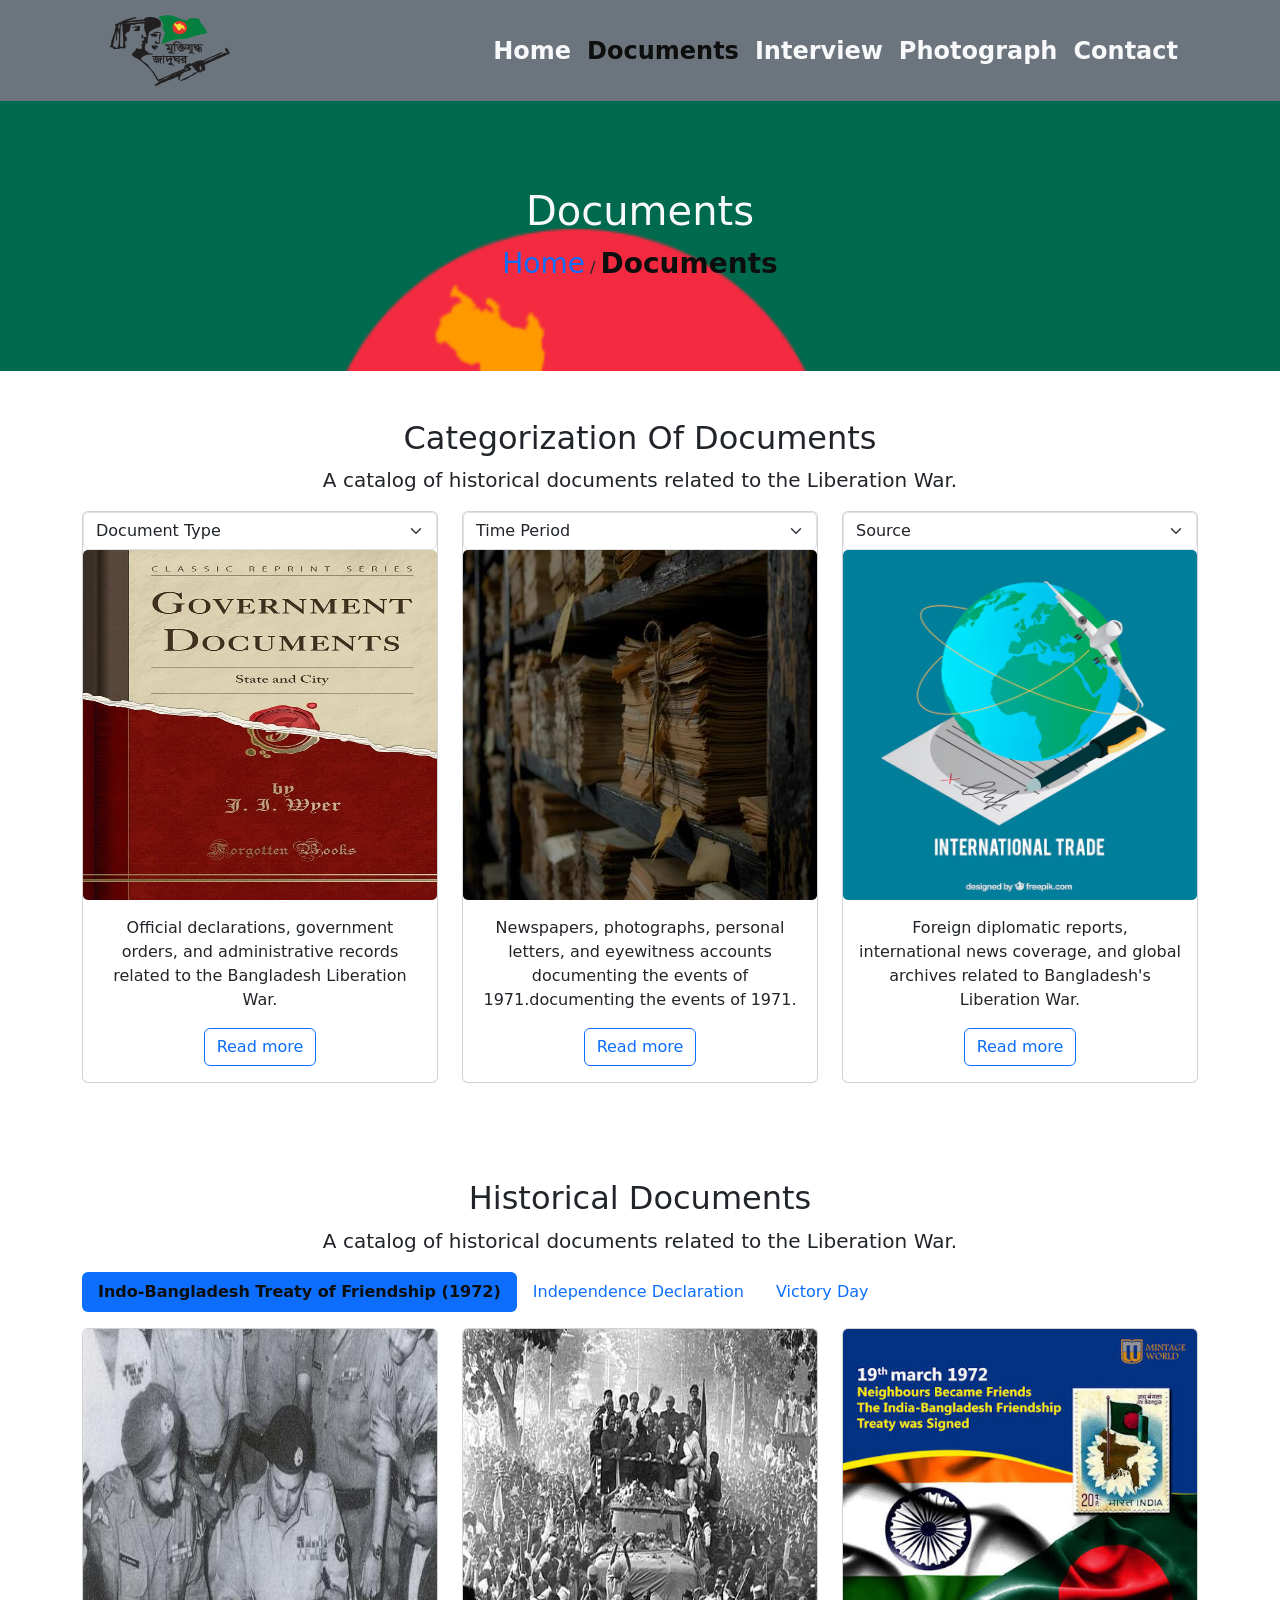
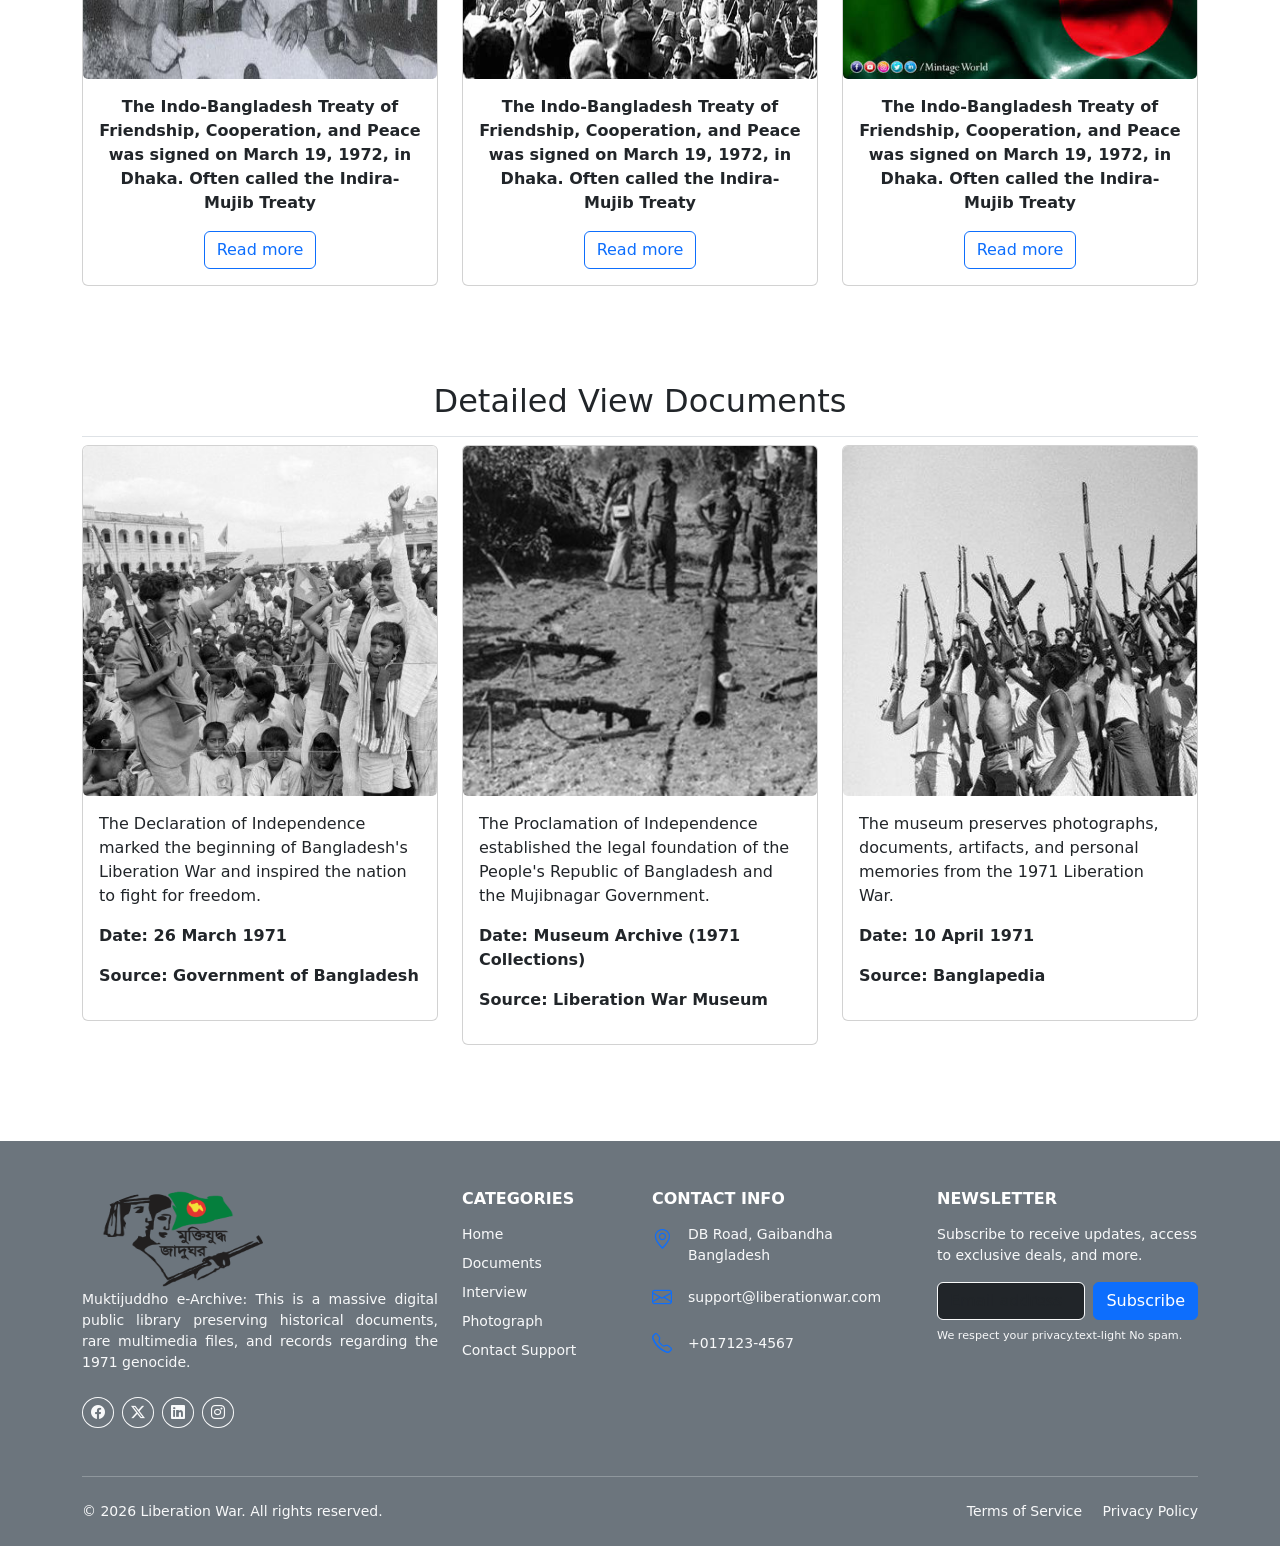
==== commit c4a69428: "last commit" ====
--- a/document.html
+++ b/document.html
@@ -33,12 +33,12 @@
                         <div class="collapse navbar-collapse" id="navbarNav">
                             <ul class="navbar-nav ms-auto">
                                 <li class="nav-item">
-                                    <a class="nav-link active text-light fs-4"
+                                    <a class="nav-link  text-light fs-4"
                                         aria-current="page"
                                         href="index.html">Home</a>
                                 </li>
                                 <li class="nav-item">
-                                    <a class="nav-link text-light fs-4"
+                                    <a class="nav-link text-light fs-4 active"
                                         href="document.html">Documents</a>
                                 </li>
                                 <li class="nav-item">
@@ -66,9 +66,9 @@
                 <div class="text-center align-items-center">
                     <h2 class="text-light fs-1">Documents</h2>
                     <a href="index.html"
-                        class="text-decoration-none fs-3 active">Home</a>
+                        class="text-decoration-none fs-3 ">Home</a>
                     <span>/</span> <a href="document.html"
-                        class="text-decoration-none fs-3">Documents</a>
+                        class="text-decoration-none fs-3 active">Documents</a>
                 </div>
             </section>
 
--- a/assets/css/style.css
+++ b/assets/css/style.css
@@ -62,9 +62,11 @@
 }
  .card:hover .card-img img{
     transform: scale(1.10);
+    overflow: hidden;
 }
 .card-img img{
     height: 350px;
+
 }
 #Gallery img{
     height: 200px;
@@ -72,6 +74,21 @@
     transition: 0.3s ease;
 }
 
-#Gallery img:hover{
+/* #Gallery img:hover{
     transform: scale(1.1);
+    overflow: hidden;
+} */
+
+.active {
+    color: rgb(13, 14, 14) !important;
+    font-weight: bold;
+}
+#header-section li a:hover {
+    color:rgb(19, 19, 18) !important;
+    font-weight: bold;
+    overflow: hidden;
+    border-bottom: black solid 2px;
+}
+#header-section li a{
+    font-weight: bold;
 }
